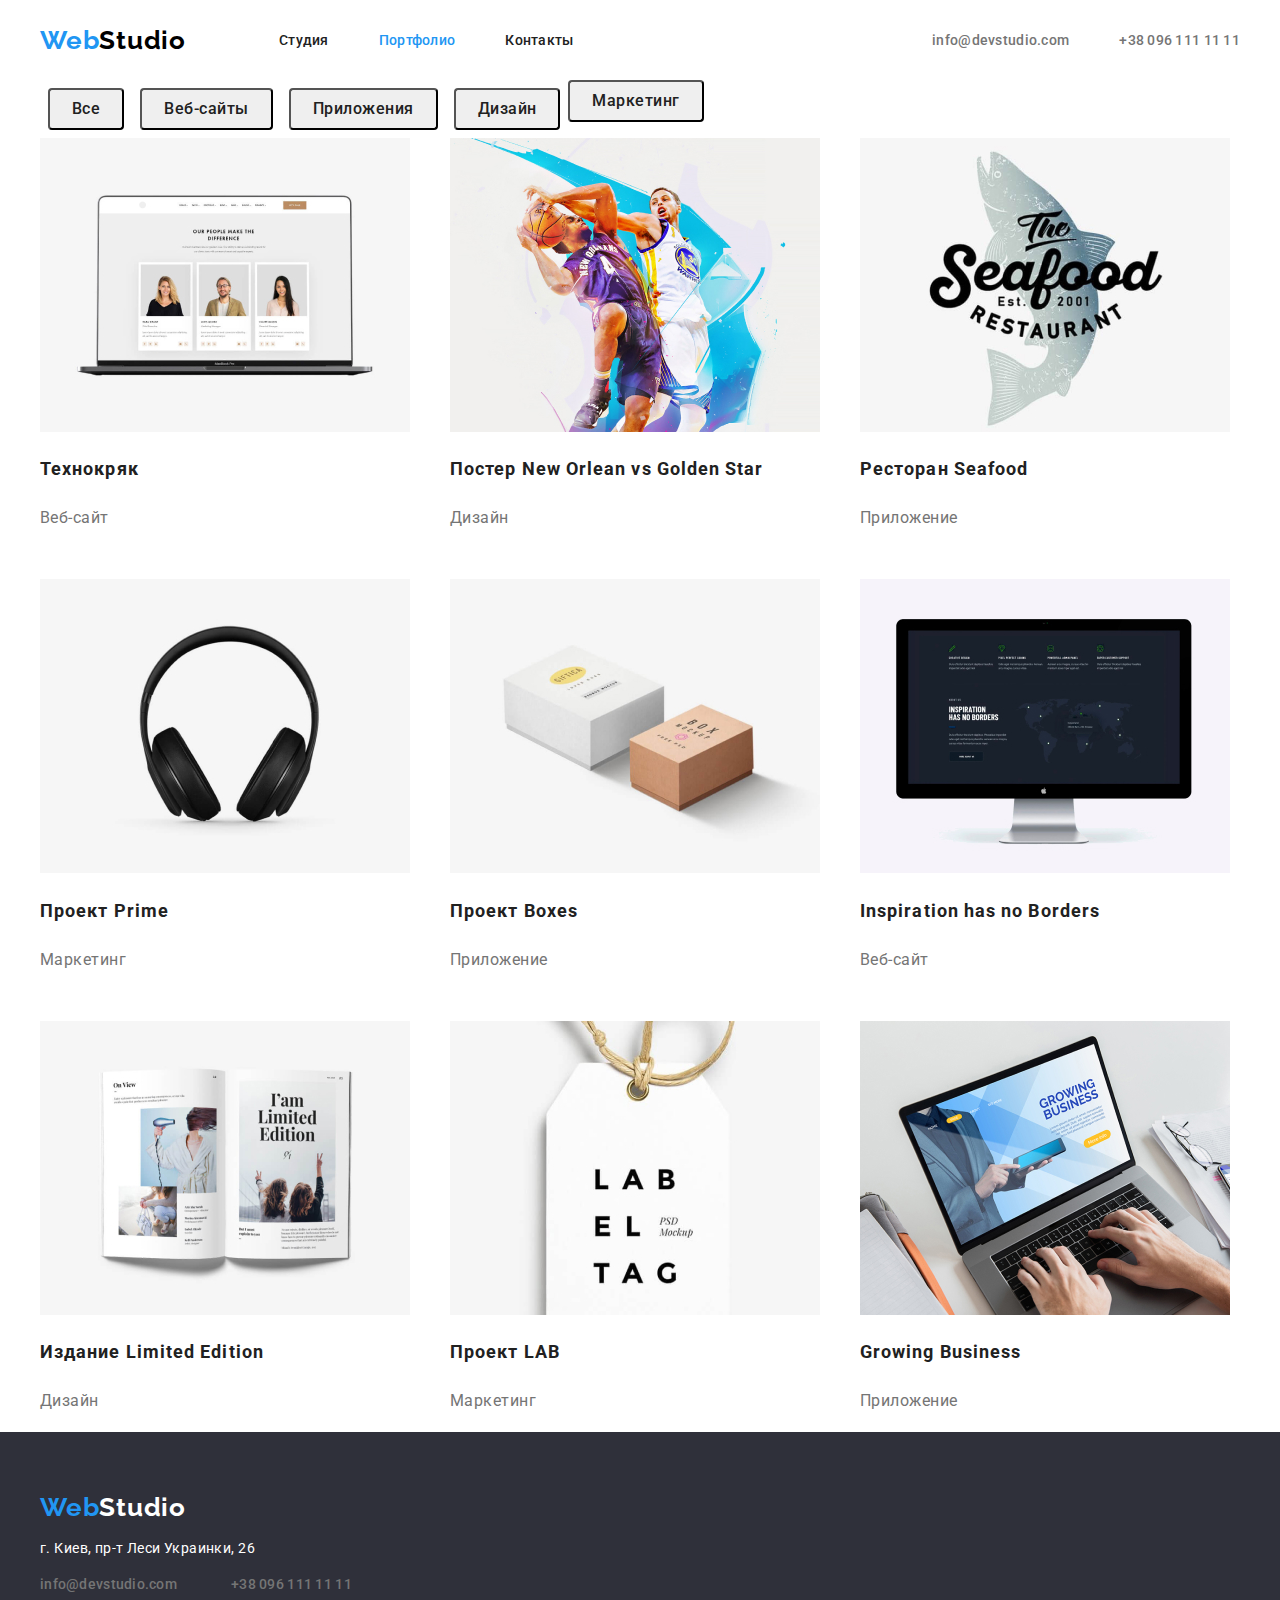
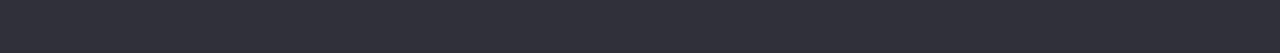
==== portfolio.html @ 4a2c8ac8 "update with flex; issue with second page" ====
<!DOCTYPE html>
<html lang="en">
    <head>
        <meta charset="UTF-8">
        <meta name="viewport" content="width=device-width, initial-scale=1.0">
        <title>WEBSTUDiO</title>
        <link rel="stylesheet" href="https://cdnjs.cloudflare.com/ajax/libs/modern-normalize/1.0.0/modern-normalize.css">
        <link href="https://fonts.googleapis.com/css2?family=Raleway:wght@700&family=Roboto:wght@400;500;700;900&display=swap" rel="stylesheet">
        <link rel="stylesheet" href="./css/style.css">
        <link rel="stylesheet" href="./index.html">
    </head>
<body>
     <!--HEADER-->
     <header class="header">
        <div class="container main">
            <nav class="navigation">
                <a class="logo" href="" aria-label="Логотип веб студия">Web<span class="logo-name-part">Studio</span></a>
                <ul class="navigation-list list main">
                    <li class="navigation-list-item"><a class="navigation-list-link link" href="./index.html">Студия</a></li>
                    <li class="navigation-list-item"><a class="navigation-list-link link current" href="./portfolio.html">Портфолио</a></li>
                    <li class="navigation-list-item"><a class="navigation-list-link link" href="">Контакты</a></li>
                </ul>  
            </nav>
            <ul class="contacts list">
                <li><a class="header-email-link link" href="mailto:info@devstudio.com">info@devstudio.com</a></li>
                <li><a class="header-tel-link link" href="tel:+380961111111">+38 096 111 11 11</a></li>
            </ul>
        </div>
    </header>
    <!--PORTFOLIO-->
    <main>
            <section class="portfolio container">
                <ul class="portfolio-list list">
                    <li class="portfolio-item"><button class="portfolio-button" type="button">Все</button></li>
                    <li class="portfolio-item"><button class="portfolio-button" type="button">Веб-сайты</button></li>
                    <li class="portfolio-item"><button class="portfolio-button" type="button">Приложения</button></li>
                    <li class="portfolio-item"><button class="portfolio-button" type="button">Дизайн</button></li>
                    <li class="portfolio-item"><button class="portfolio-button" type="button">Маркетинг</button></li>
                </ul>
                <ul class="our-portfolio-list list">
                    <li class="our-portfolio-item">
                        <a href=""><img class="portfolio-photo" src="./images/portfolio/portfolio1.jpg" alt="на компьютере изображенны фотографии людей" width="370" height="294"></a>
                        <a class="link" href=""><h2 class="portfolio-name">Технокряк</h2></a>
                        <a class="link" href=""><p class="portfolio-type">Веб-сайт</p></a>
                    </li>
                    <li class="our-portfolio-item">
                        <a href=""><img class="portfolio-photo" src="./images/portfolio/portfolio2.jpg" alt="баскетболисты c мячом" width="370" height="294"></a>
                        <a class="link" href=""><h2 class="portfolio-name">Постер New Orlean vs Golden Star</h2></a>
                        <a class="link" href=""><p class="portfolio-type">Дизайн</p></a>
                    </li>
                    <li class="our-portfolio-item">
                        <a href=""><img class="portfolio-photo" src="./images/portfolio/portfolio3.jpg" alt="логотип ресторана Seafood" width="370" height="294"></a>
                        <a class="link" href=""><h2 class="portfolio-name">Ресторан Seafood</h2></a>
                        <a class="link" href=""><p class="portfolio-type">Приложение</p></a>
                    </li>
                    <li class="our-portfolio-item">
                        <a href=""><img class="portfolio-photo" src="./images/portfolio/portfolio4.jpg" alt="наушники" width="370" height="294"></a>
                        <a class="link" href=""><h2 class="portfolio-name">Проект Prime</h2></a>
                        <a class="link" href=""><p class="portfolio-type">Маркетинг</p></a>
                    </li>
                    <li class="our-portfolio-item">
                        <a href=""><img class="portfolio-photo" src="./images/portfolio/portfolio5.jpg" alt="две коробки" width="370" height="294"></a>
                        <a class="link" href=""><h2 class="portfolio-name">Проект Boxes</h2></a>
                        <a class="link" href=""><p class="portfolio-type">Приложение</p></a>
                    </li>
                    <li class="our-portfolio-item"> 
                        <a href=""><img class="portfolio-photo" src="./images/portfolio/portfolio6.jpg" alt="монитор" width="370" height="294"></a>
                        <a class="link" href=""><h2 class="portfolio-name">Inspiration has no Borders</h2></a>
                        <a class="link" href=""> <p class="portfolio-type">Веб-сайт</p></a>
                    </li>
                    <li class="our-portfolio-item">
                        <a href=""><img class="portfolio-photo" src="./images/portfolio/portfolio7.jpg" alt="открытый журнал" width="370" height="294"></a>
                        <a class="link" href=""><h2 class="portfolio-name">Издание Limited Edition</h2></a>
                        <a class="link" href=""><p class="portfolio-type">Дизайн</p></a>
                    </li>
                    <li class="our-portfolio-item">
                        <a href=""><img class="portfolio-photo" src="./images/portfolio/portfolio8.jpg" alt="картонная подвеска с названием проекта" width="370" height="294"></a>
                        <a class="link" href=""><h2 class="portfolio-name">Проект LAB</h2></a>
                        <a class="link" href=""><p class="portfolio-type">Маркетинг</p></a>
                    </li>
                    <li class="our-portfolio-item">
                        <a href=""><img class="portfolio-photo" src="./images/portfolio/portfolio9.jpg" alt="человек печатает на клавиатуре ноутбука" width="370" height="294"></a>
                        <a class="link" href=""><h2 class="portfolio-name">Growing Business</h2></a>
                        <a class="link" href=""><p class="portfolio-type">Приложение</p></a>
                    </li>
                </ul>
            </section>
    </main>
    <footer class="page-footer">
        <div class="address-section container">
            <a class="logo" href="" aria-label="Логотип веб студия">Web<span class="logo-footer">Studio</span>
            </a>
            <address class="address">
                <p class="address-street">г. Киев, пр-т Леси Украинки, 26</p>
                <div class="contacts-item">
                    <a class="header-email-link link" href="mailto:info@devstudio.com ">info@devstudio.com</a>
                    <a class="header-tel-link link" href="tel:+380961111111">+38 096 111 11 11</a>
                </div>
            </address>
        </div>
    </footer>
</body>
</html>
---- css/style.css ----
:root {
--primary-text-color: #757575;
--title-text-color: #212121;;
--accent-color: #2196F3;
--white-text-color: #FFFFFF;
--address-text-color: rgba(255, 255, 255, 0.6);
--background-color-service-footer:  #2F303A;
--background-color-team: #F5F4FA;
--logo-text-color: #000000;
}

body {
    font-family: "Roboto", sans-serif;
    color: var(--primary-text-color);
}    

.list {
    list-style: none;
    padding: 0px;
    margin: 0px;
}

.link {
    text-decoration: none;
}

.header {
    background-color: var(--white-text-color);
}

.container {
    margin-left: auto;
    margin-right: auto;
    width: 1230px;
    padding-left: 15px;
    padding-right: 15px;
}

.main {
    display: flex;
    align-items: center;
    justify-content: space-between;
    height: 80px;
}

.logo {
    margin-right: 93px;
    font-family: "Raleway", sans-serif;
    font-style: normal;
    font-weight: 700;
    font-size: 26px;
    line-height: 1.192;
    letter-spacing: 0.03em;
    color: var(--accent-color);
    list-style: none;
    text-decoration: none;
}

.logo-name-part {
    color: var(--logo-text-color);
}

.logo-footer {
    color: var(--white-text-color);
}
 
.navigation > .logo {
    align-self: center;
}

.navigation {
    display: flex;
}

.navigation-list-item:not(:last-child) {
    margin-right: 50px;
}

.navigation-list-link {
    padding-top: 32px;
    padding-bottom: 32px;
    font-weight: 500;
    font-size: 14px;
    line-height: 1.143;
    letter-spacing: 0.02em;
    color: var(--title-text-color);
}

.header-email-link,
.header-tel-link {
    font-weight: 500;
    font-size: 14px;
    line-height: 1.143;
    letter-spacing: 0.02em;
    color: var(--primary-text-color);
}

.header-email-link:hover,
.header-email-link:focus,
.header-tel-link:hover,
.header-tel-link:focus,
.navigation-list-link:hover,
.navigation-list-link:focus {
    color: var(--accent-color);
} 

.contacts {
    display: flex;
}

.header-email-link {
    margin-right: 50px;
}

.order-servise {
    background-color: var(--background-color-service-footer);
    text-align: center;
    padding-top: 200px;
    padding-bottom: 200px;
}

.advantages-list {
    display: flex;
}

.our-team {
    background-color: var(--background-color-team);
    padding-bottom: 94px;
    padding-top: 94px;
}

.employee-name, 
.employee-position {
    background-color: var(--white-text-color);
}

.description {
    margin-top: 0px;
    margin-bottom: 30px;
    font-weight: 900;
    font-size: 44px;
    line-height: 1.364;
    letter-spacing: 0.06em;
    text-transform: uppercase;
    color: var(--white-text-color);
   }

.modal-button {
    display: inline-block;
    min-width: 200px;
    padding: 10px 32px;
    font-weight: 700;
    font-size: 16px;
    line-height: 1.875;
    align-items: center; 
    letter-spacing: 0.06em;
    color: var(--white-text-color);
    background:var(--accent-color);
    box-shadow: 0px 4px 4px rgba(0, 0, 0, 0.15);
    border-radius: 4px;
    }

.advantages {
    padding-top: 94px;
    padding-bottom: 47px;
    }


.advantages-description {
    margin-top: 0px;
    margin-bottom: 10px;
    font-weight: 700;
    font-size: 14px;
    line-height: 1.143;
    letter-spacing: 0.03em;
    text-transform: uppercase;
    color: var(--title-text-color);
}

.advantages-text {
    margin-top: 0;
    margin-bottom: 0;
    font-weight: normal;
    font-size: 14px;
    line-height: 1.714;
    letter-spacing: 0.03em;
    color: var(--primary-text-color);
}

.advantages-item:not(:last-child) {
    margin-right: 30px;
}

.work-description {
    padding-top: 47px;
    padding-bottom: 94px;
}

.work-description-list {
    display: flex;
    justify-content: space-between;
}

.section-description {
    margin-top: 0px;
    margin-bottom: 50px;
    font-weight: 700;
    font-size: 36px;
    line-height: 1.166;
    text-align: center;
    letter-spacing: 0.03em;
    color: var(--title-text-color);
}

.team-list {
    display: flex;
    justify-content: space-between;
}

.team-item {
    padding-bottom: 24px;
    border-radius: 0px 0px 4px 4px;
}
.employee-name {
    margin-bottom: 10px;
    font-weight: 500;
    font-size: 16px;
    line-height: 1.188;
    text-align: center;
    letter-spacing: 0.03em;
    color: var(--title-text-color);
}

.employee-position {
    font-weight: normal;
    font-size: 16px;
    line-height: 1.188;
    text-align: center;
    letter-spacing: 0.03em;
}

.page-footer {
    background-color: var(--background-color-service-footer);
    padding-top: 60px;
    padding-bottom: 60px;
}

.address-section {
    display: flex;
    flex-direction: column;
    justify-content: space-around;
}

.contacts-footer {
    display: block;
}

.contacts-item.header-email-link {
    margin-bottom: 9px;
}
.address {
    font-style: normal;
    color: var(--white-text-color);
    }

.address-street {
    font-weight: normal;
    font-size: 14px;
    line-height: 1.714;
    letter-spacing: 0.03em;
}

.portfolio-list {
    display: flex;
}

.portfolio-item:not(:last-child) {
    margin: 8px;
}

.our-portfolio-item {
    width: calc((100% - 60px)/3);
    margin-right: 30px;
    margin-bottom: 30px;
}

.our-portfolio-list {
    display: flex;
    flex-wrap: wrap;
}

.our-portfolio-item:nth-child(3n) {
    margin-right: 0;
}

.our-portfolio-item:nth-last-child(-n+3) {
    margin-bottom: 0;
}

.portfolio-button {
    min-width: 73px;
    display: inline-block;
    padding: 6px 22px;
    border-radius: 4px;
    font-weight: 500;
    font-size: 16px;
    line-height: 1.625;
    text-align: center;
    letter-spacing: 0.03em;
    color: var(--title-text-color);
}

.portfolio-button:hover,
.portfolio-button:focus {
    font-weight: 500;
    font-size: 16px;
    line-height: 1.625;
    text-align: center;
    letter-spacing: 0.03em;
    color: var(--white-text-color);
}

.portfolio-name {
    font-weight: 700;
    font-size: 18px;
    line-height: 2.000;
    letter-spacing: 0.06em;
    color: var(--title-text-color);
}

.portfolio-type {
    font-weight: normal;
    font-size: 16px;
    line-height: 1.875;
    letter-spacing: 0.03em;
    color: var(--primary-text-color);
}

.portfolio-button:hover,
.portfolio-button:focus {
    background: var(--accent-color);
    cursor: pointer;
}

.navigation-list-link.current {
    color: var(--accent-color)
}
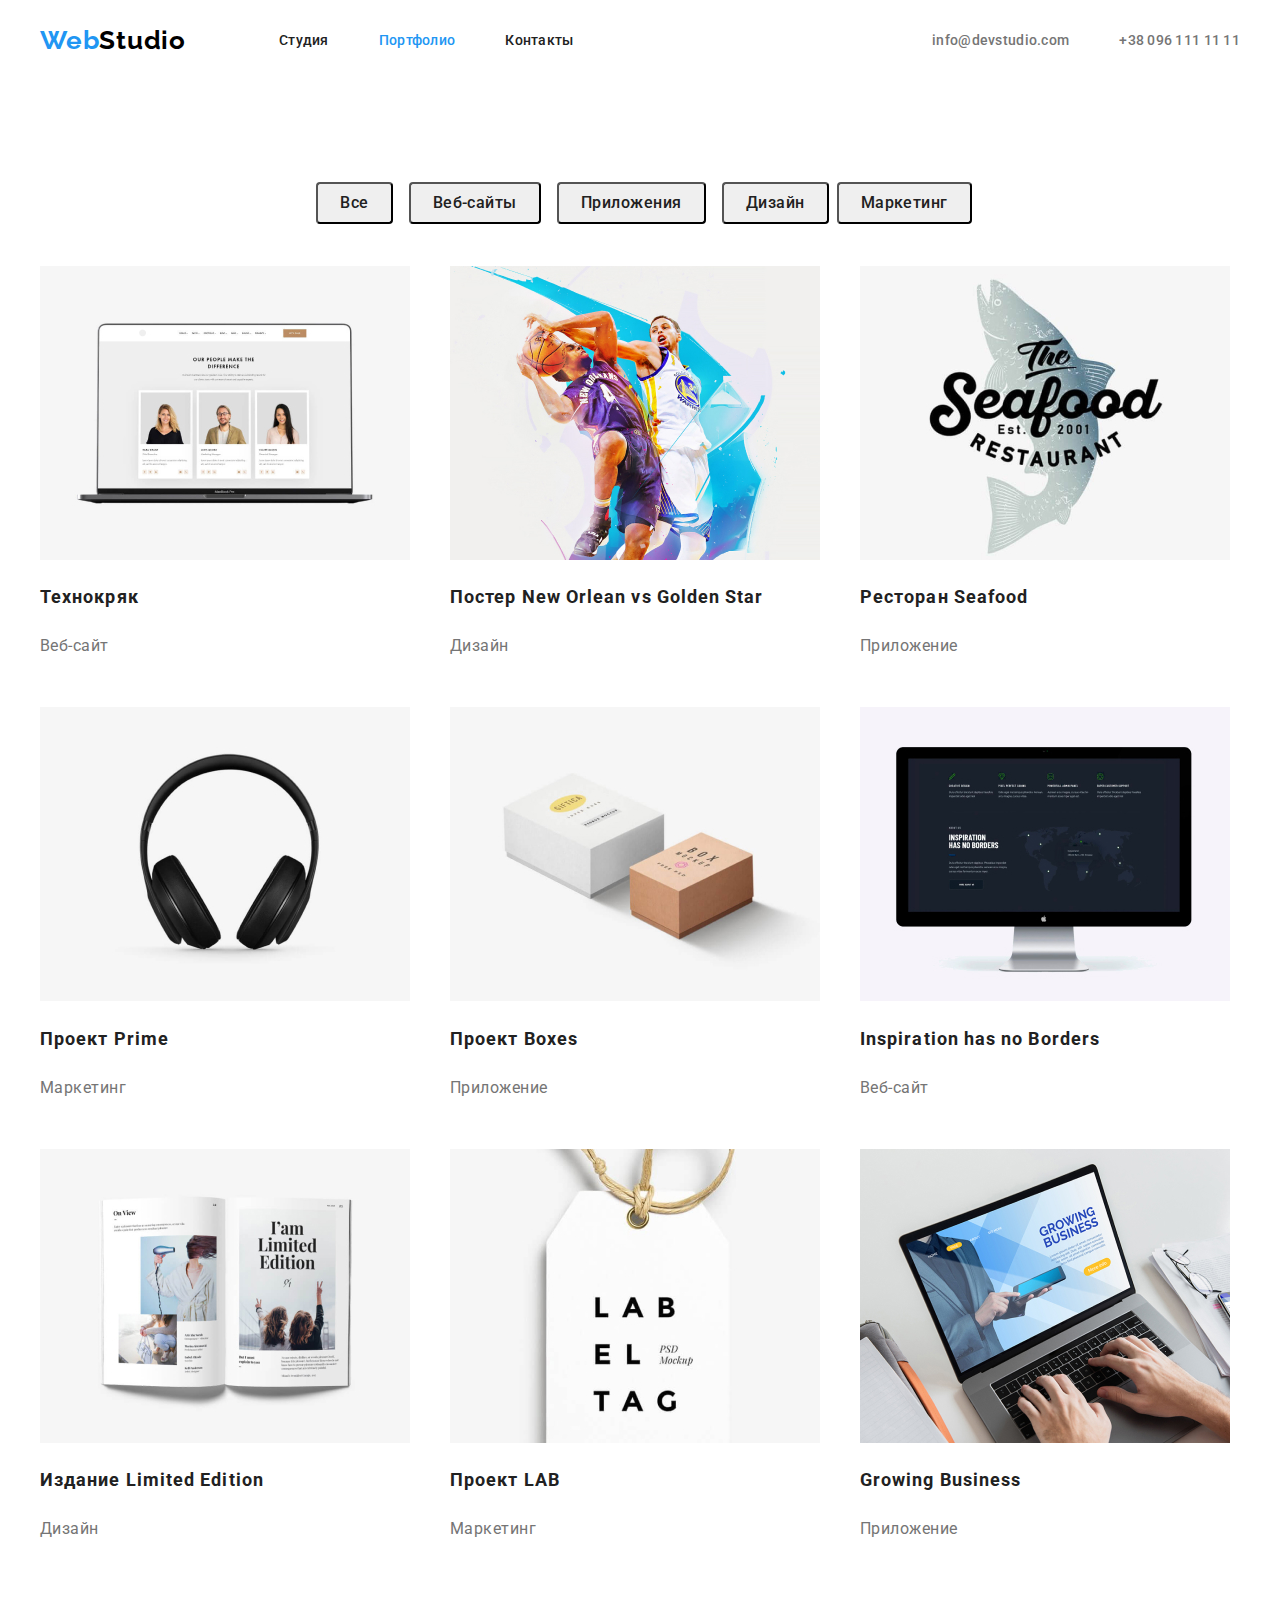
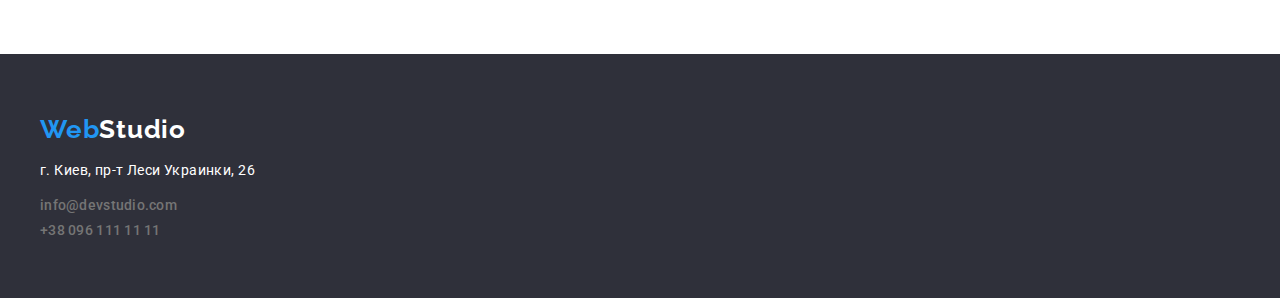
==== commit 3f6ecf23: "div. container added" ====
--- a/portfolio.html
+++ b/portfolio.html
@@ -1,25 +1,25 @@
 <!DOCTYPE html>
-<html lang="en">
-    <head>
-        <meta charset="UTF-8">
-        <meta name="viewport" content="width=device-width, initial-scale=1.0">
-        <title>WEBSTUDiO</title>
-        <link rel="stylesheet" href="https://cdnjs.cloudflare.com/ajax/libs/modern-normalize/1.0.0/modern-normalize.css">
-        <link href="https://fonts.googleapis.com/css2?family=Raleway:wght@700&family=Roboto:wght@400;500;700;900&display=swap" rel="stylesheet">
-        <link rel="stylesheet" href="./css/style.css">
-        <link rel="stylesheet" href="./index.html">
-    </head>
+<html lang="ru">
+<head>
+    <meta charset="UTF-8">
+    <meta name="viewport" content="width=device-width, initial-scale=1.0">
+    <title>WEBSTUDiO</title>
+    <link rel="stylesheet" href="https://cdnjs.cloudflare.com/ajax/libs/modern-normalize/1.0.0/modern-normalize.css">
+    <link href="https://fonts.googleapis.com/css2?family=Raleway:wght@700&family=Roboto:wght@400;500;700;900&display=swap" rel="stylesheet">
+    <link rel="stylesheet" href="./css/style.css">
+    <link rel="stylesheet" href="./index.html">
+</head>
 <body>
-     <!--HEADER-->
-     <header class="header">
+    <!--HEADER-->
+    <header class="header">
         <div class="container main">
             <nav class="navigation">
-                <a class="logo" href="" aria-label="Логотип веб студия">Web<span class="logo-name-part">Studio</span></a>
-                <ul class="navigation-list list main">
+            <a class="logo" href="" aria-label="Логотип веб студия">Web<span class="logo-name-part">Studio</span></a>
+            <ul class="navigation-list list main">
                     <li class="navigation-list-item"><a class="navigation-list-link link" href="./index.html">Студия</a></li>
                     <li class="navigation-list-item"><a class="navigation-list-link link current" href="./portfolio.html">Портфолио</a></li>
                     <li class="navigation-list-item"><a class="navigation-list-link link" href="">Контакты</a></li>
-                </ul>  
+            </ul>  
             </nav>
             <ul class="contacts list">
                 <li><a class="header-email-link link" href="mailto:info@devstudio.com">info@devstudio.com</a></li>
@@ -29,14 +29,15 @@
     </header>
     <!--PORTFOLIO-->
     <main>
-            <section class="portfolio container">
-                <ul class="portfolio-list list">
-                    <li class="portfolio-item"><button class="portfolio-button" type="button">Все</button></li>
-                    <li class="portfolio-item"><button class="portfolio-button" type="button">Веб-сайты</button></li>
-                    <li class="portfolio-item"><button class="portfolio-button" type="button">Приложения</button></li>
-                    <li class="portfolio-item"><button class="portfolio-button" type="button">Дизайн</button></li>
-                    <li class="portfolio-item"><button class="portfolio-button" type="button">Маркетинг</button></li>
-                </ul>
+            <section class="portfolio">
+                <div class="container">
+                    <ul class="portfolio-list list">
+                        <li class="portfolio-item"><button class="portfolio-button" type="button">Все</button></li>
+                        <li class="portfolio-item"><button class="portfolio-button" type="button">Веб-сайты</button></li>
+                        <li class="portfolio-item"><button class="portfolio-button" type="button">Приложения</button></li>
+                        <li class="portfolio-item"><button class="portfolio-button" type="button">Дизайн</button></li>
+                        <li class="portfolio-item"><button class="portfolio-button" type="button">Маркетинг</button></li>
+                    </ul>
                 <ul class="our-portfolio-list list">
                     <li class="our-portfolio-item">
                         <a href=""><img class="portfolio-photo" src="./images/portfolio/portfolio1.jpg" alt="на компьютере изображенны фотографии людей" width="370" height="294"></a>
@@ -84,6 +85,7 @@
                         <a class="link" href=""><p class="portfolio-type">Приложение</p></a>
                     </li>
                 </ul>
+            </div>
             </section>
     </main>
     <footer class="page-footer">
--- a/css/style.css
+++ b/css/style.css
@@ -24,10 +24,6 @@
     text-decoration: none;
 }
 
-.header {
-    background-color: var(--white-text-color);
-}
-
 .container {
     margin-left: auto;
     margin-right: auto;
@@ -35,6 +31,11 @@
     padding-left: 15px;
     padding-right: 15px;
 }
+
+.header {
+    background-color: var(--white-text-color);
+}
+
 
 .main {
     display: flex;
@@ -119,21 +120,6 @@
     padding-bottom: 200px;
 }
 
-.advantages-list {
-    display: flex;
-}
-
-.our-team {
-    background-color: var(--background-color-team);
-    padding-bottom: 94px;
-    padding-top: 94px;
-}
-
-.employee-name, 
-.employee-position {
-    background-color: var(--white-text-color);
-}
-
 .description {
     margin-top: 0px;
     margin-bottom: 30px;
@@ -160,11 +146,14 @@
     border-radius: 4px;
     }
 
+.advantages-list {
+    display: flex;
+}
+
 .advantages {
     padding-top: 94px;
     padding-bottom: 47px;
-    }
-
+}
 
 .advantages-description {
     margin-top: 0px;
@@ -212,6 +201,17 @@
     color: var(--title-text-color);
 }
 
+.our-team {
+    background-color: var(--background-color-team);
+    padding-bottom: 94px;
+    padding-top: 94px;
+}
+
+.employee-name, 
+.employee-position {
+    background-color: var(--white-text-color);
+}
+
 .team-list {
     display: flex;
     justify-content: space-between;
@@ -251,13 +251,15 @@
     justify-content: space-around;
 }
 
-.contacts-footer {
-    display: block;
-}
-
-.contacts-item.header-email-link {
+.contacts-item {
+    display: flex;
+    flex-direction: column;
+}
+
+.contacts-item > .header-email-link {
     margin-bottom: 9px;
 }
+
 .address {
     font-style: normal;
     color: var(--white-text-color);
@@ -270,8 +272,19 @@
     letter-spacing: 0.03em;
 }
 
+.portfolio {
+    padding-top: 94px;
+    padding-bottom: 94px;
+}
+
 .portfolio-list {
     display: flex;
+    justify-content: center;
+    margin-bottom: 34px;
+}
+
+.portfolio-item {
+    align-self: center;
 }
 
 .portfolio-item:not(:last-child) {
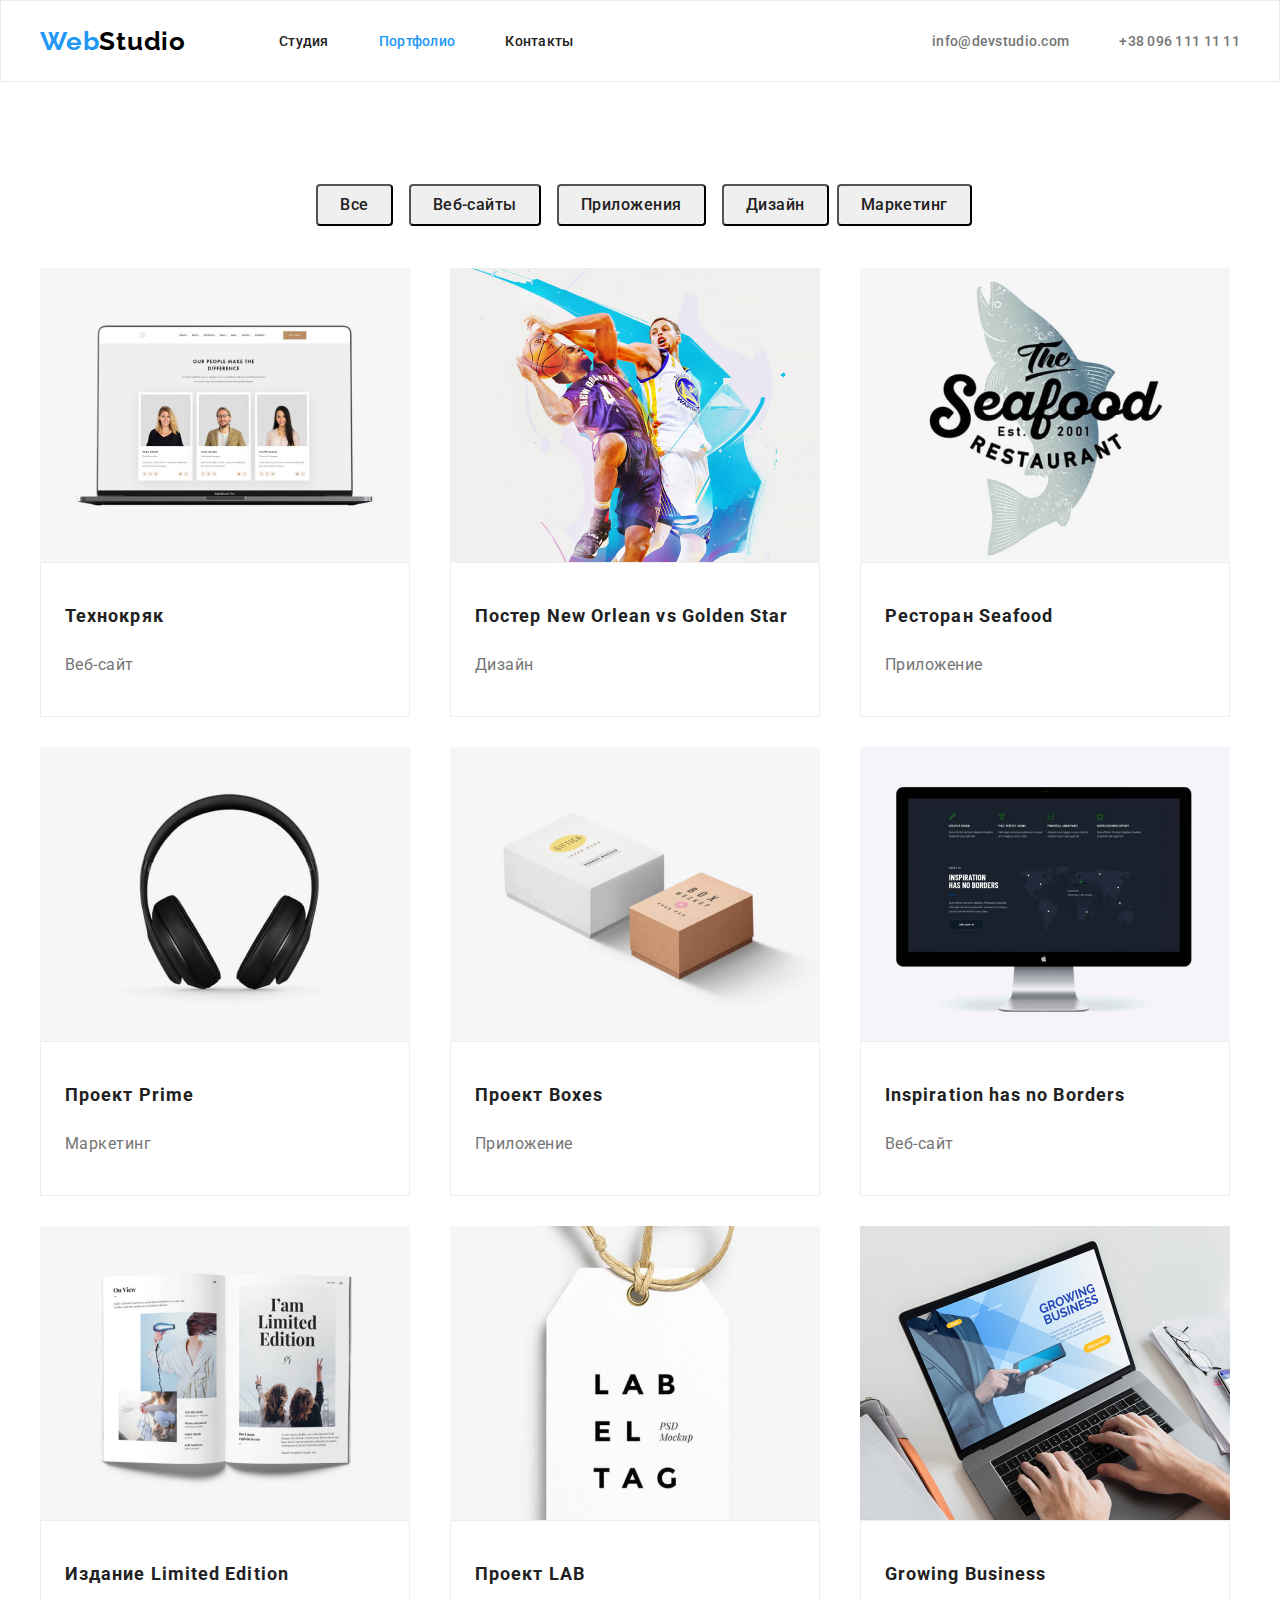
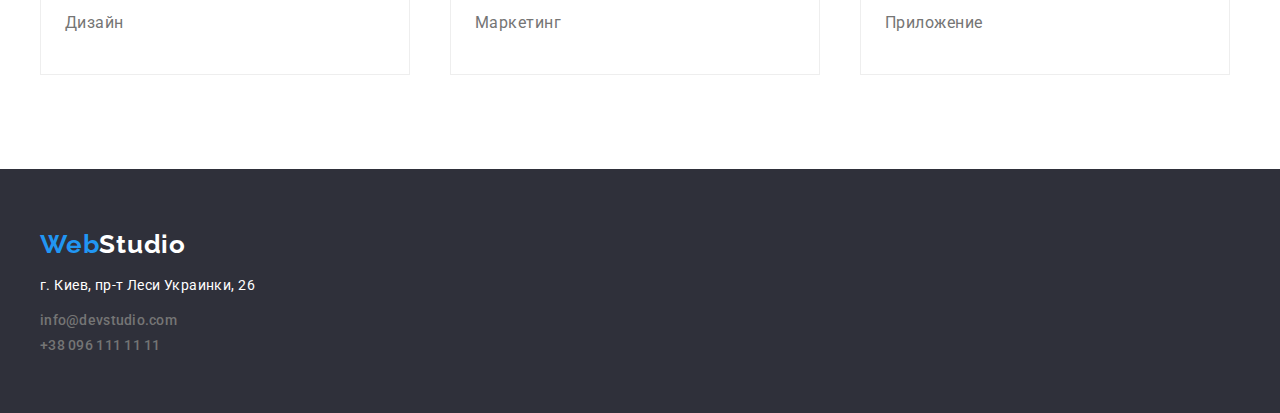
==== commit 75571b46: "update done" ====
--- a/portfolio.html
+++ b/portfolio.html
@@ -41,48 +41,66 @@
                 <ul class="our-portfolio-list list">
                     <li class="our-portfolio-item">
                         <a href=""><img class="portfolio-photo" src="./images/portfolio/portfolio1.jpg" alt="на компьютере изображенны фотографии людей" width="370" height="294"></a>
-                        <a class="link" href=""><h2 class="portfolio-name">Технокряк</h2></a>
-                        <a class="link" href=""><p class="portfolio-type">Веб-сайт</p></a>
+                        <div class="our-portfolio-content">
+                            <a class="link" href=""><h2 class="portfolio-name">Технокряк</h2></a>
+                            <a class="link" href=""><p class="portfolio-type">Веб-сайт</p></a>
+                        </div>
                     </li>
                     <li class="our-portfolio-item">
                         <a href=""><img class="portfolio-photo" src="./images/portfolio/portfolio2.jpg" alt="баскетболисты c мячом" width="370" height="294"></a>
-                        <a class="link" href=""><h2 class="portfolio-name">Постер New Orlean vs Golden Star</h2></a>
-                        <a class="link" href=""><p class="portfolio-type">Дизайн</p></a>
+                        <div class="our-portfolio-content">
+                            <a class="link" href=""><h2 class="portfolio-name">Постер New Orlean vs Golden Star</h2></a>
+                            <a class="link" href=""><p class="portfolio-type">Дизайн</p></a>
+                        </div>
                     </li>
                     <li class="our-portfolio-item">
                         <a href=""><img class="portfolio-photo" src="./images/portfolio/portfolio3.jpg" alt="логотип ресторана Seafood" width="370" height="294"></a>
-                        <a class="link" href=""><h2 class="portfolio-name">Ресторан Seafood</h2></a>
-                        <a class="link" href=""><p class="portfolio-type">Приложение</p></a>
+                        <div class="our-portfolio-content">
+                            <a class="link" href=""><h2 class="portfolio-name">Ресторан Seafood</h2></a>
+                            <a class="link" href=""><p class="portfolio-type">Приложение</p></a>
+                        </div>
                     </li>
                     <li class="our-portfolio-item">
                         <a href=""><img class="portfolio-photo" src="./images/portfolio/portfolio4.jpg" alt="наушники" width="370" height="294"></a>
-                        <a class="link" href=""><h2 class="portfolio-name">Проект Prime</h2></a>
-                        <a class="link" href=""><p class="portfolio-type">Маркетинг</p></a>
+                        <div class="our-portfolio-content">
+                            <a class="link" href=""><h2 class="portfolio-name">Проект Prime</h2></a>
+                            <a class="link" href=""><p class="portfolio-type">Маркетинг</p></a>
+                        </div>
                     </li>
                     <li class="our-portfolio-item">
                         <a href=""><img class="portfolio-photo" src="./images/portfolio/portfolio5.jpg" alt="две коробки" width="370" height="294"></a>
-                        <a class="link" href=""><h2 class="portfolio-name">Проект Boxes</h2></a>
-                        <a class="link" href=""><p class="portfolio-type">Приложение</p></a>
+                        <div class="our-portfolio-content">
+                            <a class="link" href=""><h2 class="portfolio-name">Проект Boxes</h2></a>
+                            <a class="link" href=""><p class="portfolio-type">Приложение</p></a>
+                        </div>
                     </li>
                     <li class="our-portfolio-item"> 
                         <a href=""><img class="portfolio-photo" src="./images/portfolio/portfolio6.jpg" alt="монитор" width="370" height="294"></a>
-                        <a class="link" href=""><h2 class="portfolio-name">Inspiration has no Borders</h2></a>
-                        <a class="link" href=""> <p class="portfolio-type">Веб-сайт</p></a>
+                        <div class="our-portfolio-content">
+                            <a class="link" href=""><h2 class="portfolio-name">Inspiration has no Borders</h2></a>
+                            <a class="link" href=""> <p class="portfolio-type">Веб-сайт</p></a>
+                        </div>
                     </li>
                     <li class="our-portfolio-item">
                         <a href=""><img class="portfolio-photo" src="./images/portfolio/portfolio7.jpg" alt="открытый журнал" width="370" height="294"></a>
-                        <a class="link" href=""><h2 class="portfolio-name">Издание Limited Edition</h2></a>
-                        <a class="link" href=""><p class="portfolio-type">Дизайн</p></a>
+                        <div class="our-portfolio-content">
+                            <a class="link" href=""><h2 class="portfolio-name">Издание Limited Edition</h2></a>
+                            <a class="link" href=""><p class="portfolio-type">Дизайн</p></a>
+                        </div>
                     </li>
                     <li class="our-portfolio-item">
                         <a href=""><img class="portfolio-photo" src="./images/portfolio/portfolio8.jpg" alt="картонная подвеска с названием проекта" width="370" height="294"></a>
-                        <a class="link" href=""><h2 class="portfolio-name">Проект LAB</h2></a>
-                        <a class="link" href=""><p class="portfolio-type">Маркетинг</p></a>
+                        <div class="our-portfolio-content">
+                            <a class="link" href=""><h2 class="portfolio-name">Проект LAB</h2></a>
+                            <a class="link" href=""><p class="portfolio-type">Маркетинг</p></a>
+                        </div>
                     </li>
                     <li class="our-portfolio-item">
                         <a href=""><img class="portfolio-photo" src="./images/portfolio/portfolio9.jpg" alt="человек печатает на клавиатуре ноутбука" width="370" height="294"></a>
-                        <a class="link" href=""><h2 class="portfolio-name">Growing Business</h2></a>
-                        <a class="link" href=""><p class="portfolio-type">Приложение</p></a>
+                        <div class="our-portfolio-content">
+                            <a class="link" href=""><h2 class="portfolio-name">Growing Business</h2></a>
+                            <a class="link" href=""><p class="portfolio-type">Приложение</p></a>
+                        </div>
                     </li>
                 </ul>
             </div>
--- a/css/style.css
+++ b/css/style.css
@@ -34,6 +34,7 @@
 
 .header {
     background-color: var(--white-text-color);
+    border: 1px solid #ECECEC;
 }
 
 
@@ -222,7 +223,6 @@
     border-radius: 0px 0px 4px 4px;
 }
 .employee-name {
-    margin-bottom: 10px;
     font-weight: 500;
     font-size: 16px;
     line-height: 1.188;
@@ -237,6 +237,18 @@
     line-height: 1.188;
     text-align: center;
     letter-spacing: 0.03em;
+}
+
+.employee-photo {
+    display: block;
+}
+
+.team-content {
+    background: var(--white-text-color);
+    box-shadow: 0px 1px 3px rgba(0, 0, 0, 0.12), 0px 1px 1px rgba(0, 0, 0, 0.14), 0px 2px 1px rgba(0, 0, 0, 0.2);
+    border-radius: 0px 0px 4px 4px;
+    padding-top: 30px;
+    padding-bottom: 30px;
 }
 
 .page-footer {
@@ -308,6 +320,18 @@
 
 .our-portfolio-item:nth-last-child(-n+3) {
     margin-bottom: 0;
+}
+
+.portfolio-photo {
+    display: block;
+}
+
+.our-portfolio-content {
+    background: var(--white-text-color);
+    border: 1px solid #EEEEEE;
+    box-sizing: border-box;
+    padding: 20px 24px;
+    width: 370px;
 }
 
 .portfolio-button {
